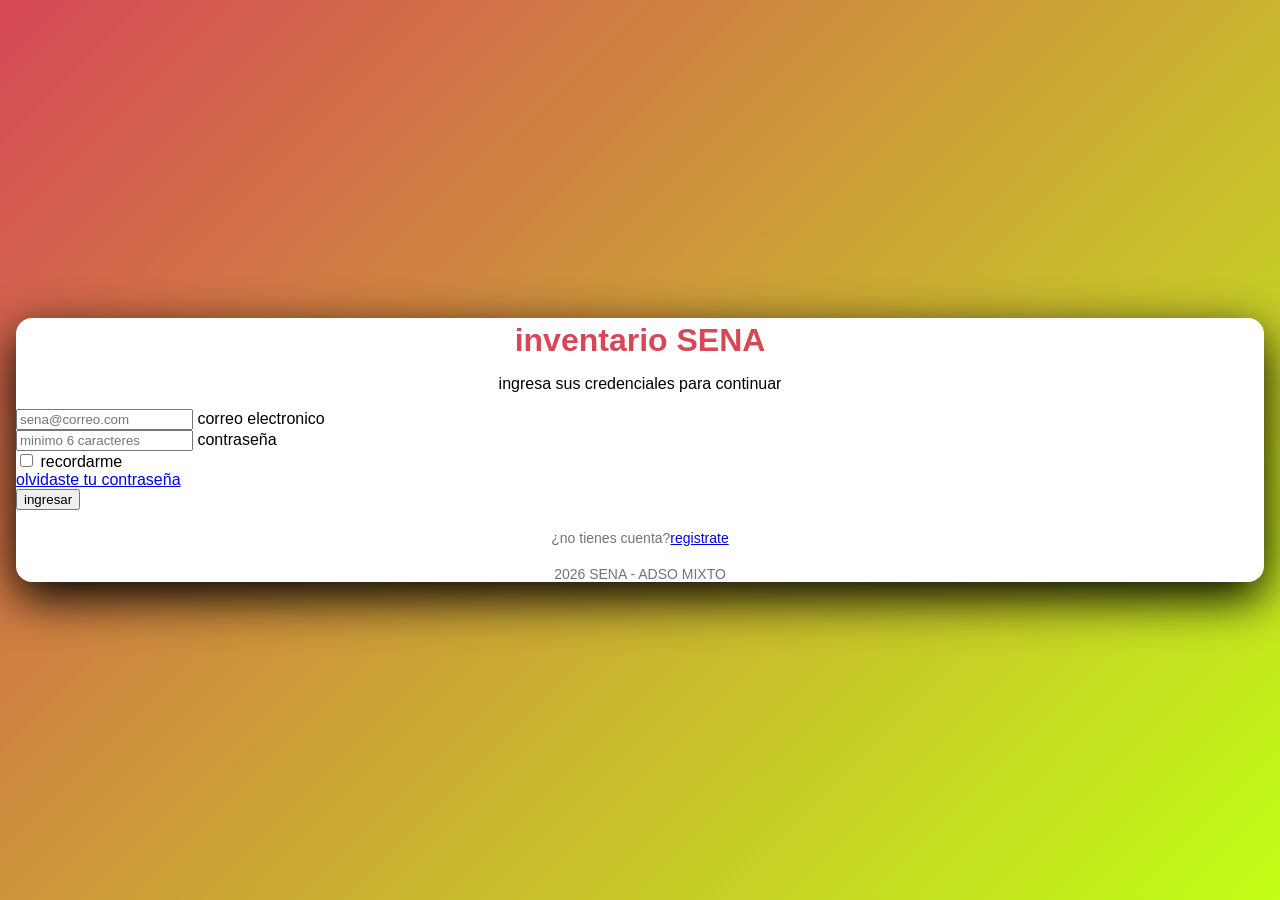
==== index.html @ 69adebef "Initial commit" ====
<!DOCTYPE html>
<html lang="es">
<head>
    <meta charset="UTF-8">
    <meta name="viewport" content="width=device-width, initial-scale=1.0">
    <title>iniciar sesion del inventario ADSO</title>
        <link href="css/estilo.css" rel="stylesheet"><!--llama a los estilos peronalizados-->
</head>
<body class="login-fondo">

    <main class="login-card"><!--contenido principal de la pagina-->
        <header class="login-encabezado"><!--encabezado de login-->
            <!--icono de la tienda-->
            <i class="bi bi -shop display-4 text-sena"></i>
            <h1 class="h3 fw-bold">inventario SENA</h1>
            <p class="text-secondary mb-0">ingresa sus credenciales para continuar</p>
        </header>
        <form action="dashboar.html" method="get">
        <!--form crea un formulario que se envia y nos lleva a dashboard, method nos envia la informacion con get-->
        
        <div class="form-floating mb-3"><!--agrupa contenido en un contenedor-->
            <input type="email" class="form-control" id="correo" placeholder="sena@correo.com" required><!--type obliga que tenga el arroba ,el placeholder es el texto de ejemplo y el required hace que sea un campo obligatorio-->
            <label for="correo" class="bi bi-envelope me-1">correo electronico</label><!--es una etiqueta de texto que con el for conecta con corro del input-->
        </div>
        <div class="form-floating mb-3">
            <input type="password" class="form-control" id="clave" placeholder="minimo 6 caracteres "minlength="6" required><!--type=password oculta el texto que escribes, el minlength hace que deban ser minimo 6 caracteres-->
            <label for="clave"><i class ="bi bi-lock me-1"></i>contraseña</label>
        </div>
        
        <div class="d-flex justify-content-between align-items-center mb-4">
            <div class="form-check">
            <input class="form-check-input" type="checkbox" id="recordar"><!--type checkbox es casilla de verificacion-->
            <label class="form-check-label" for="recordar">recordarme</label>
        </div>
        <a href="#" class="small text-decoration-none">olvidaste tu contraseña</a>
        </div>
        
        
        
        <button type="submit" class="btn btn-sena w-100 py-2 fw-semibold">
            <i class="bi bi-box-arrow-in-right me-1"></i>ingresar</button><!--envia el formulario antes revisa los campos que requiere email y minglet-->
        </form><!--cierra el formulario-->
        
        <p class="login-pie">¿no tienes cuenta?<a href="registro.html" class="text-decoration-none">registrate</a></p>
        
        <footer class="login-pie">2026 SENA - ADSO MIXTO</footer><!--pie de pagina-->

        </main>
</body>
</html>
---- css/estilo.css ----
/* hoja de estilos de software de inventarios*/



/* variables de marca es decir las generales*/
:root {/* es la raiz del documento las variables declaradas aqui sirven para toda la pagina*/
    --sena-verde: #c1ff15;/*toda variable inicia con -- el color esta en hexadecimal pero lo podemos colocar en texto*/
    --sena-verde-oscuro: #110de8;
    --sena-azul:#d64856;
    --sidebar-ancho: 250px/*ancho del menu lateral px es la unidad*/

}


/* variables generales estilos que aplican a todas las paginas*/
body {/* afecta a todo el cuerpo de la pagina*/
    margin: 0; /* quita la margen que el navegador coloca por defecto*/
    font-family: "segoe UI", Roboto, arial, sans-serif;/*tipos de letra si no existe pasa a la siguiente*/
}


/*texto verde */
.texto-sena {
    /*Usa la variable de marca*/
    color: var(--sena-verde)
}


    /*boton con los colores del sena usando las variables de bootsatrapm */
/*se usa junto a btn: class="btn btn-sena" */
.btn-sena {
    /*color de texto*/
    --bs-btn-bg: var(var(--sena-verde));
    /*color de borde*/
    --bs-btn-border-color: var(var(--sena-verde));
    /*texto con el mouse arriba*/
    --bs--hover-color: #fff;
    /*fondo con el mouse encima*/
    --bs-btn-hover-bg: var(var(--sena-verde-oscuro));
    /*borde con el mouse encima*/
    --bs-btn--border-color: var(var(--sena-verde-oscuro));
    /*texto mientras se hace clic*/
    --bs--btn--active-color: #fff;
    /*fondo mientras se hace clic*/
    --bts-btn-active-bg: var(var(--sena-verde-oscuro));
    /*borde mientras se hace clic*/
    --bts-btn-active-border-color: var(var(--sena-verde-oscuro));
    /*cierra la regla*/
}

/* la coma aplica la misma regla a varios selectores: los campos con el foco*/
.form-control:focus,
/*las listas desplegables con foco*/
.form-select:focus,
/*y las casillas con foco*/
.form-check-input:focus {
    /*borde verde en lugar del azul de bootstrap*/
    border-color: var(--sena-verde);
    /*hazlo verde traslucido al rededor del campo*/
    box-shadow: 0 0 0. 25rem rgba(57, 169, 0, .25);
    /*cierre  la regla*/
}


/*casilla o interructor marcado*/
.form-check-input:checked {
    /*relleno verde*/
    background-color: var(--sena-verde);
    /*borde verde*/
    border-color: var(--sena-verde);
    /*cierra la regla*/
}


/*login y registro*/
/*fondo de pantalla*/
.login-fondo {
    /*alto minimo toda la ventana*/
    min-height: 100vh;
    /*flexbox*/
    display:flex;
    /*centrado vertical*/
    align-items: center;
    justify-content: center;
    /*relleno en celular*/
    padding: 1rem;
    /*el padding no suma al alto*/
    box-sizing: border-box;
    /*degradado azul-verde*/
    background: linear-gradient(135deg, var(--sena-azul), var(--sena-verde));
    /*cierra la regla*/
}


/*TARJETA BLANCA*/
.login-card{ 
    width:100%;
    /*hasta 420px*/
    max-width: 420;
    /*fondo blanco*/
    background-color: #fff;
    /*esquinas redondeadas*/
    border-radius: 1rem;
    /*relleno superior*/
    padding: 2.5 rem 2 rem;
    /*el ancho incluye el relleno*/
    box-sizing: boreder-box;
    /*sombra*/
    box-shadow: 0 1rem 3rem rgba(0, 0, .25);
    /*cierre de regla*/
    
}


/*dos clases pegadas (sin espacio)elementos que tienen  ambas clases la usara el registro que tiene mas campos*/
.login-card.ancha{
    /*tarjeta mas ancha*/
    max-width: 680px;
    /*cierre de regla*/
}


/*encabezado de la tarjeta*/
.login-encabezado{
    /*centrado*/
    text-align: center;
    /*espacio inferior*/
    margin-bottoom: 1.5rem;
    /*cierre de regla*/
}


/*titulo dentro del encabezado*/
.login-encabezado h1 {
    /*azul SENA*/
    color: var(--sena-azul);
    /*margen pequeño*/
    margin: .25rem 0;
    /*cierre de regla*/
}


/*textoss pequeños de abajo*/
.login-pie {
    /*centrado*/
    text-align: center;
    /*letra pequeña*/
    font-size: .875rem;
    /*gris*/
    color: #6c757d;
    /*margen superior*/
    margin: 1.25rem 0 0;
    /*cierre de regla*/
    
}


/*panel menu lateral*/
/*clase de <aside> del menu lateral*/
.sidebar {
    /*fondo azul sena usamos !IMPORTANT porque en las pantallas grandes bootstrap pone offcanvas-lg con fondo transparente usando !important y solo asi podemos priorisarlo*/
    backgroud-color: var(--sena-azul)!important;
    /*texto en blanco del menu*/
    color: #fff;
    /*cierre de regla*/
}
/*enlaces del menu laterla*/
.sidebar .nav-link {
    /*blanco al 75% los enlaces no activos se ven un poco apagados*/
    color: rgba(255, 255, 255, .75);
    /*esquinas redondeadas*/
    border-radius: .5rem;
    /*separacion entre enlaces*/
    margin-bottom: .25rem;
    /*cierre de regla*/
}


/*enlaces con el mouse encima*/
.sidebar .nav-link:hover {
    /*texto en bnlanco*/
    color: #fff;
    /*texto blanco al 10% un resalte sutil*/
    background-color: rgba(255, 255, 255, .1);
}
/*enlace de l apagina actual (tiene las dos enlaces: nav-link y active)*/
.sidebar .nav-link.active {
    /*texto blanco*/
    color: #fff;
    /*fondo verde del sena el usuario sabe que el modulo esta */
    background-color: var(--sena-verde);
    /*cierre de regla*/
}

/*las siguientes reglas solo aplican en pantallas de 992 px o mas en el breakpoint de bootstrap*/
@media (min-width:992px) {
    /*menu lateral del computador*/
    .sidebar {
        /*queda fijo no se mueve al despazar la pagina */
        position: fixed;
        /*pegado arriba*/
        top: 0;
        /*y abajo ocupa todo el alto*/
        bottom: 0;
        /*pegado a la izquierda*/
        left: 0;
        /*ancho tomdado de la variable (250px)*/
        width: var(--sidebar-ancho);
    }

    /*cuerpo del menu computador*/
    .sidebar .offcanvas-body {
        /*ocupa todo el alto asi el boton cerrar cesion queda en el fondo*/
        height: 100%;
        /*si el menu es muy largo aparece en la barra de desplazamiento */
        overflow-y: auto;
    }
    
    /*contenedor de la barra superior  + el contenido*/
    .contenido {
        /*se corre a la derecha el ancho del menu para que no se quede debajo de el*/
        margin-left: var(--sidebar-ancho);
    }

/*cierre de la funcion @media*/
}

/**tarjetas de los indicadores /
/*tarjetas con los numeros del dashboard (kpi indicador clave)*/
.tarjetas-kpi {
    /*sin borde general*/
    border: 0;
    /*exepto una franja verde a la izquierda*/
    border-left: 4px solid var(var(--sena-verde));
    /*anima 0.2 segundo el movimiento y la sombra */
    transition: transform .2s box-shadow .2s;
}

/*tarjeta con el mouse encima*/
.tarjetas-kpi :hover {
    /* la sube 4px efecto de levantarse*/
    transform: translateY(-4px);
    /*sombra mas marcada(!important para ganarle al shadow-sm )*/
    box-shadow: 0 .5rem rgba(0, 0, 0, .12)!important;

}

/*cuadro de color que contiene el icono de la tarjeta */
.icono-kpi{
    width: 52px;
    height: 52px;
    /*flexbox para centrar el icono*/
    display: flex;
    align-items: center;
    justify-content: center;
    border-radius: .75rem ;
    font-size: 1.5rem ;
}

/*modulos de gestion */
/*circulo con las iniciales del usuario*/
.avatar {
    width: 38px;
    height: 38px;
    border-radius: 50% ;
    /*flexbox en line para centrar las letras*/
    display: inline-flex;
    align-items: center;
    justify-content: center;
    /*letras seminegritas*/
    font-weight: 600;
    font-size:  .85rem;
    /*evita que el circulo se aplaste por falta de espacio*/
    flex-shrink: 0;

}

/*personalizamos la paginacion de bootstrap con sus variables*/
/*color de los numeros */
.paginaation{
--bs-paginacion-color: var(--sena-azul);
/*fondo de pagina activa*/
--bs-pagination-active-bg: var(var(--sena-verde));
/*borde de pagina activa*/
--bs-pagination-active-border-color: var(var(--sena-verde));
}

/*tarjeta punteada que invita a crear una categoria nueva*/
.tarjeta-agregar {
    border: 2px dashed #ced4da;
    background-color: transparent;
    min-height: 200px;
    /*anima los cambios de color*/
    transition: border-color .2s, color .2s;
}
/*al pasar el mouse*/
.tarjeta-agregar:hover {
    border-color: var(--sena-verde);
    color: var(--sena-verde);
}

/*cuadro donde ira la foto del color*/
.miniatura {
    width: 48px;
    height: 48px;
    display: flex;
    align-items: center;
    border-radius: .5rm;
    background-color: #eef2f5;
    color: var(--sena-azul);
    font-size: 1.4rem;
    flex-shrink: 0;
}

/*lista de categorias de clase*/
.list-group {
    /*fonde item activo*/
    --bs-list-group-active-bg:var(--sena-verde);
    /*borde de item activo */
    --bs-list-group-active-border-color: var(var(--sena-verde));
}
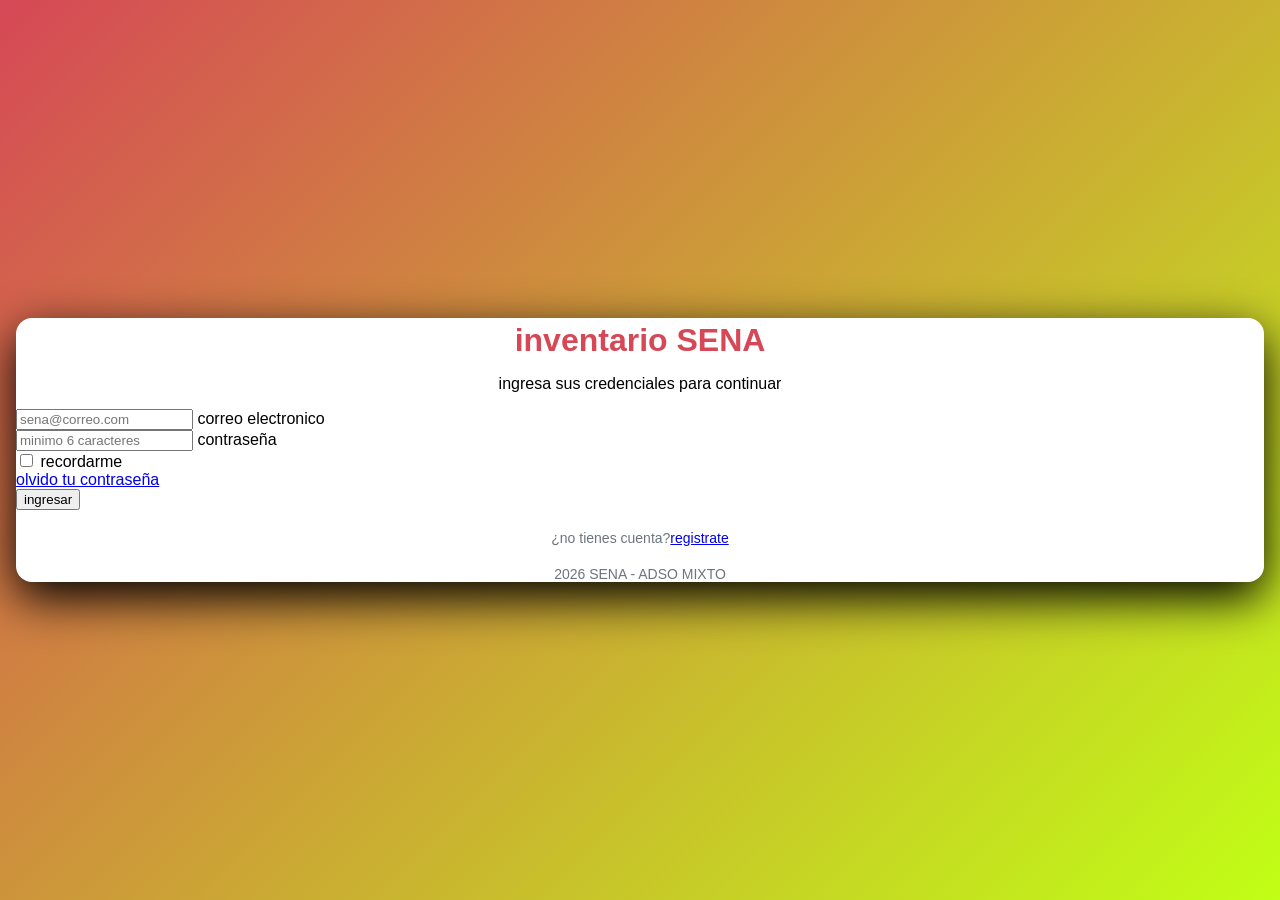
==== commit e0364de9: "prueba git sincronizacion" ====
--- a/index.html
+++ b/index.html
@@ -32,7 +32,7 @@
             <input class="form-check-input" type="checkbox" id="recordar"><!--type checkbox es casilla de verificacion-->
             <label class="form-check-label" for="recordar">recordarme</label>
         </div>
-        <a href="#" class="small text-decoration-none">olvidaste tu contraseña</a>
+        <a href="#" class="small text-decoration-none">olvido tu contraseña</a>
         </div>
         
         
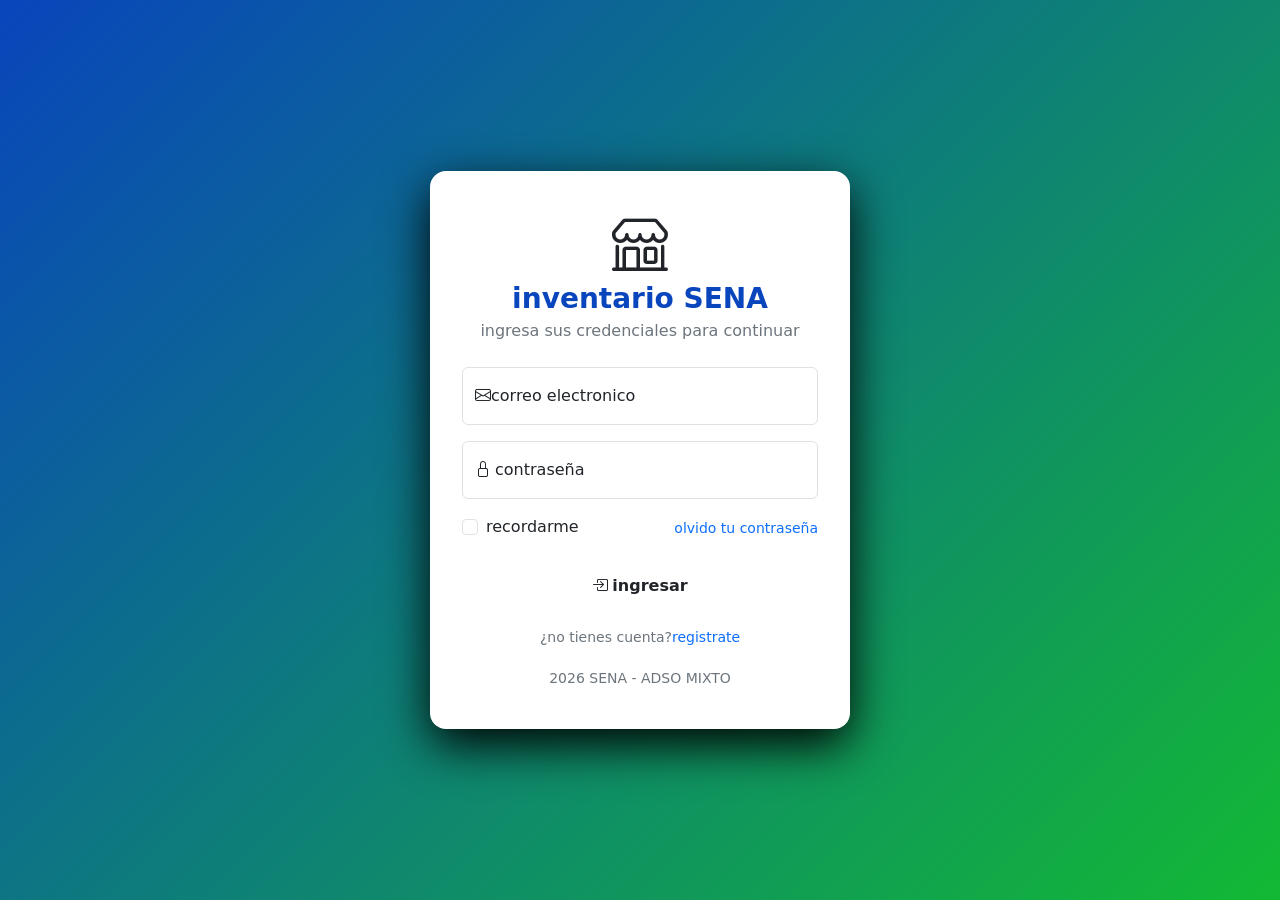
==== commit 2033b188: "cambios en el dashboard y aplicando el bootstrap" ====
--- a/index.html
+++ b/index.html
@@ -4,17 +4,24 @@
     <meta charset="UTF-8">
     <meta name="viewport" content="width=device-width, initial-scale=1.0">
     <title>iniciar sesion del inventario ADSO</title>
-        <link href="css/estilo.css" rel="stylesheet"><!--llama a los estilos peronalizados-->
+    <link href="css/estilo.css" rel="stylesheet"><!--llama a los estilos peronalizados-->
+    <!--css de bootstrap 5.2.2 desde url predeterminada-->
+    <link href="https://cdn.jsdelivr.net/npm/bootstrap@5.3.3/dist/css/bootstrap.min.css" rel="stylesheet">
+    <!--libreria de iconos en bootstrap-->
+    <link href="https://cdn.jsdelivr.net/npm/bootstrap-icons@1.11.3/font/bootstrap-icons.min.css" rel="stylesheet">
+    
 </head>
 <body class="login-fondo">
 
     <main class="login-card"><!--contenido principal de la pagina-->
-        <header class="login-encabezado"><!--encabezado de login-->
+        <header
+        class="login-encabezado"><!--encabezado de login-->
             <!--icono de la tienda-->
-            <i class="bi bi -shop display-4 text-sena"></i>
+            <i class="bi bi-shop display-4 text-sena"></i>
             <h1 class="h3 fw-bold">inventario SENA</h1>
             <p class="text-secondary mb-0">ingresa sus credenciales para continuar</p>
         </header>
+        
         <form action="dashboar.html" method="get">
         <!--form crea un formulario que se envia y nos lleva a dashboard, method nos envia la informacion con get-->
         
--- a/css/estilo.css
+++ b/css/estilo.css
@@ -4,9 +4,9 @@
 
 /* variables de marca es decir las generales*/
 :root {/* es la raiz del documento las variables declaradas aqui sirven para toda la pagina*/
-    --sena-verde: #c1ff15;/*toda variable inicia con -- el color esta en hexadecimal pero lo podemos colocar en texto*/
-    --sena-verde-oscuro: #110de8;
-    --sena-azul:#d64856;
+    --sena-verde: #13b934;/*toda variable inicia con -- el color esta en hexadecimal pero lo podemos colocar en texto*/
+    --sena-verde-oscuro: #0d621e;
+    --sena-azul:#0945bc;
     --sidebar-ancho: 250px/*ancho del menu lateral px es la unidad*/
 
 }
@@ -30,21 +30,21 @@
 /*se usa junto a btn: class="btn btn-sena" */
 .btn-sena {
     /*color de texto*/
-    --bs-btn-bg: var(var(--sena-verde));
+    --bs-btn-bg: var(--sena-verde);
     /*color de borde*/
-    --bs-btn-border-color: var(var(--sena-verde));
+    --bs-btn-border-color: var(--sena-verde);
     /*texto con el mouse arriba*/
     --bs--hover-color: #fff;
     /*fondo con el mouse encima*/
-    --bs-btn-hover-bg: var(var(--sena-verde-oscuro));
+    --bs-btn-hover-bg: var(--sena-verde-oscuro);
     /*borde con el mouse encima*/
-    --bs-btn--border-color: var(var(--sena-verde-oscuro));
+    --bs-btn--border-color: var(--sena-verde-oscuro);
     /*texto mientras se hace clic*/
     --bs--btn--active-color: #fff;
     /*fondo mientras se hace clic*/
-    --bts-btn-active-bg: var(var(--sena-verde-oscuro));
+    --bts-btn-active-bg: var(--sena-verde-oscuro);
     /*borde mientras se hace clic*/
-    --bts-btn-active-border-color: var(var(--sena-verde-oscuro));
+    --bts-btn-active-border-color: var(--sena-verde-oscuro);
     /*cierra la regla*/
 }
 
@@ -96,15 +96,15 @@
 .login-card{ 
     width:100%;
     /*hasta 420px*/
-    max-width: 420;
+    max-width: 420px;
     /*fondo blanco*/
     background-color: #fff;
     /*esquinas redondeadas*/
     border-radius: 1rem;
     /*relleno superior*/
-    padding: 2.5 rem 2 rem;
+    padding: 2.5rem 2rem;
     /*el ancho incluye el relleno*/
-    box-sizing: boreder-box;
+    box-sizing: border-box;
     /*sombra*/
     box-shadow: 0 1rem 3rem rgba(0, 0, .25);
     /*cierre de regla*/
@@ -125,7 +125,7 @@
     /*centrado*/
     text-align: center;
     /*espacio inferior*/
-    margin-bottoom: 1.5rem;
+    margin-bottom: 1.5rem;
     /*cierre de regla*/
 }
 
@@ -159,11 +159,12 @@
 /*clase de <aside> del menu lateral*/
 .sidebar {
     /*fondo azul sena usamos !IMPORTANT porque en las pantallas grandes bootstrap pone offcanvas-lg con fondo transparente usando !important y solo asi podemos priorisarlo*/
-    backgroud-color: var(--sena-azul)!important;
+    background-color: var(--sena-azul)!important;
     /*texto en blanco del menu*/
     color: #fff;
     /*cierre de regla*/
 }
+
 /*enlaces del menu laterla*/
 .sidebar .nav-link {
     /*blanco al 75% los enlaces no activos se ven un poco apagados*/
@@ -231,7 +232,7 @@
     /*sin borde general*/
     border: 0;
     /*exepto una franja verde a la izquierda*/
-    border-left: 4px solid var(var(--sena-verde));
+    border-left: 4px solid var(--sena-verde);
     /*anima 0.2 segundo el movimiento y la sombra */
     transition: transform .2s box-shadow .2s;
 }
@@ -268,7 +269,7 @@
     align-items: center;
     justify-content: center;
     /*letras seminegritas*/
-    font-weight: 600;
+    font-weight: 600px;
     font-size:  .85rem;
     /*evita que el circulo se aplaste por falta de espacio*/
     flex-shrink: 0;
@@ -280,9 +281,9 @@
 .paginaation{
 --bs-paginacion-color: var(--sena-azul);
 /*fondo de pagina activa*/
---bs-pagination-active-bg: var(var(--sena-verde));
+--bs-pagination-active-bg: var(--sena-verde);
 /*borde de pagina activa*/
---bs-pagination-active-border-color: var(var(--sena-verde));
+--bs-pagination-active-border-color: var(--sena-verde);
 }
 
 /*tarjeta punteada que invita a crear una categoria nueva*/
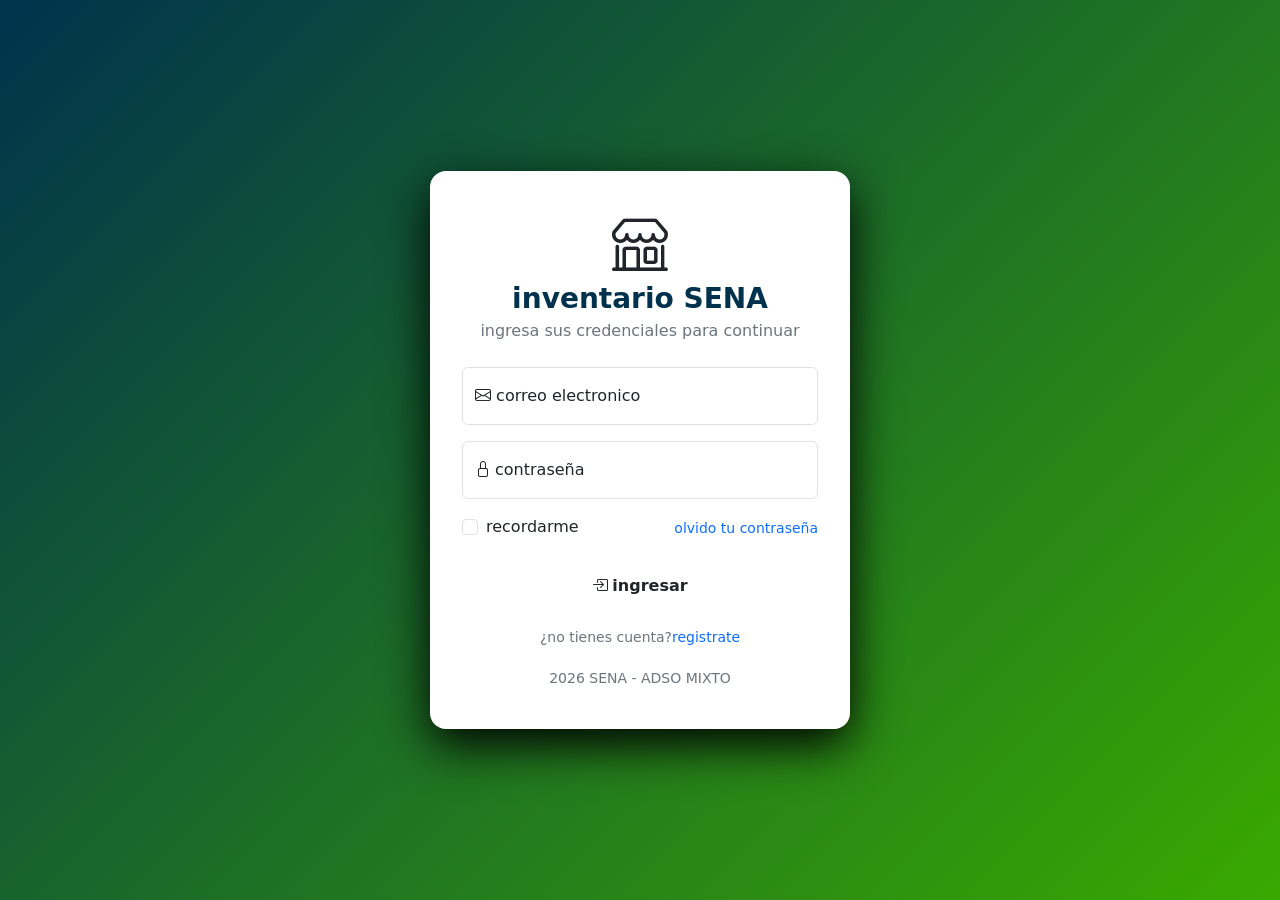
==== commit 628055fa: "Update index.html" ====
--- a/index.html
+++ b/index.html
@@ -22,12 +22,12 @@
             <p class="text-secondary mb-0">ingresa sus credenciales para continuar</p>
         </header>
         
-        <form action="dashboar.html" method="get">
+        <form action="dashboard.html" method="get">
         <!--form crea un formulario que se envia y nos lleva a dashboard, method nos envia la informacion con get-->
         
         <div class="form-floating mb-3"><!--agrupa contenido en un contenedor-->
             <input type="email" class="form-control" id="correo" placeholder="sena@correo.com" required><!--type obliga que tenga el arroba ,el placeholder es el texto de ejemplo y el required hace que sea un campo obligatorio-->
-            <label for="correo" class="bi bi-envelope me-1">correo electronico</label><!--es una etiqueta de texto que con el for conecta con corro del input-->
+            <label for="correo" class="bi bi-envelope me-1"> correo electronico</label><!--es una etiqueta de texto que con el for conecta con corro del input-->
         </div>
         <div class="form-floating mb-3">
             <input type="password" class="form-control" id="clave" placeholder="minimo 6 caracteres "minlength="6" required><!--type=password oculta el texto que escribes, el minlength hace que deban ser minimo 6 caracteres-->
--- a/css/estilo.css
+++ b/css/estilo.css
@@ -1,68 +1,63 @@
-/* hoja de estilos de software de inventarios*/
+/* Hoja de estilos de software de inventarios*/
 
 
 
 /* variables de marca es decir las generales*/
 :root {/* es la raiz del documento las variables declaradas aqui sirven para toda la pagina*/
-    --sena-verde: #13b934;/*toda variable inicia con -- el color esta en hexadecimal pero lo podemos colocar en texto*/
-    --sena-verde-oscuro: #0d621e;
-    --sena-azul:#0945bc;
-    --sidebar-ancho: 250px/*ancho del menu lateral px es la unidad*/
-
-}
-
+    --sena-verde: #39a900;/*toda variable inicia con -- el color esta en hexadecimal pero puede colocarlo en texto*/
+    --sena-verde-oscuro: #2e8700;
+    --sena-azul: #00324d;
+    --sidebar-ancho: 250px;/*ancho del menu lateral px es la unidad de medida de css*/
+}
 
 /* variables generales estilos que aplican a todas las paginas*/
 body {/* afecta a todo el cuerpo de la pagina*/
-    margin: 0; /* quita la margen que el navegador coloca por defecto*/
-    font-family: "segoe UI", Roboto, arial, sans-serif;/*tipos de letra si no existe pasa a la siguiente*/
-}
-
-
-/*texto verde */
+    margin: 0; /*quita la margen que el navegador coloca el navegador por defecto*/
+    font-family: "segoe UI", Roboto, Arial, sans-serif;/*tipos de letra si no existe pasa a la siguiente*/
+}
+/* texto verde sena */
 .texto-sena {
     /*Usa la variable de marca*/
-    color: var(--sena-verde)
-}
-
-
-    /*boton con los colores del sena usando las variables de bootsatrapm */
+    color: var(--sena-verde);
+}
+
+/*boton con los colores del sena usando las variables de bootsatrap */
 /*se usa junto a btn: class="btn btn-sena" */
 .btn-sena {
     /*color de texto*/
+    --bs-btn-color: #fff;
+    /*color de fondo*/
     --bs-btn-bg: var(--sena-verde);
     /*color de borde*/
-    --bs-btn-border-color: var(--sena-verde);
-    /*texto con el mouse arriba*/
-    --bs--hover-color: #fff;
+    --bs-btn-border-color:var(--sena-verde);
+    /*texto con el mouse arriba */
+    --bs-btn-hover-color: #fff;
     /*fondo con el mouse encima*/
     --bs-btn-hover-bg: var(--sena-verde-oscuro);
     /*borde con el mouse encima*/
-    --bs-btn--border-color: var(--sena-verde-oscuro);
-    /*texto mientras se hace clic*/
-    --bs--btn--active-color: #fff;
-    /*fondo mientras se hace clic*/
-    --bts-btn-active-bg: var(--sena-verde-oscuro);
-    /*borde mientras se hace clic*/
-    --bts-btn-active-border-color: var(--sena-verde-oscuro);
-    /*cierra la regla*/
-}
-
+    --bs-btn-hover-border-color: var(--sena-verde-oscuro);
+    /*texto mientras se hace clic */
+    --bs-btn-active-color: #fff;
+    /*fondo mientras se hace clic */
+    --bs-btn-active-bg: var(--sena-verde-oscuro);
+    /*borde mientras de hace clic*/
+    --bs-btn-active-border-color: var(--sena-verde-oscuro);
+    /*cierra la regla */
+}
 /* la coma aplica la misma regla a varios selectores: los campos con el foco*/
 .form-control:focus,
 /*las listas desplegables con foco*/
 .form-select:focus,
-/*y las casillas con foco*/
+/* y las casillas con foco*/
 .form-check-input:focus {
     /*borde verde en lugar del azul de bootstrap*/
     border-color: var(--sena-verde);
-    /*hazlo verde traslucido al rededor del campo*/
-    box-shadow: 0 0 0. 25rem rgba(57, 169, 0, .25);
-    /*cierre  la regla*/
-}
-
-
-/*casilla o interructor marcado*/
+    /* halo verde traslucido al rededor del campo*/
+    box-shadow: 0 0 0.25rem rgba(57, 169, 0, .25);
+    /*cierre de la regla*/
+}
+
+/*casilla o interructor maracado */
 .form-check-input:checked {
     /*relleno verde*/
     background-color: var(--sena-verde);
@@ -71,11 +66,10 @@
     /*cierra la regla*/
 }
 
-
-/*login y registro*/
-/*fondo de pantalla*/
+/* login y registro*/
+/* fondo de pantalla */
 .login-fondo {
-    /*alto minimo toda la ventana*/
+    /*alto minimo de toda la ventana */
     min-height: 100vh;
     /*flexbox*/
     display:flex;
@@ -86,237 +80,229 @@
     padding: 1rem;
     /*el padding no suma al alto*/
     box-sizing: border-box;
-    /*degradado azul-verde*/
+    /*degradado azul - verde*/
     background: linear-gradient(135deg, var(--sena-azul), var(--sena-verde));
-    /*cierra la regla*/
-}
-
-
-/*TARJETA BLANCA*/
-.login-card{ 
-    width:100%;
+    /*cierra la regla */ 
+}
+
+/*tarjeta blanca */
+.login-card {
+    /*ancho completo*/
+    width: 100%;
     /*hasta 420px*/
     max-width: 420px;
     /*fondo blanco*/
     background-color: #fff;
     /*esquinas redondeadas*/
     border-radius: 1rem;
-    /*relleno superior*/
+    /*relleno interno*/
     padding: 2.5rem 2rem;
-    /*el ancho incluye el relleno*/
+    /*el ancho incluye el relleno */
     box-sizing: border-box;
     /*sombra*/
     box-shadow: 0 1rem 3rem rgba(0, 0, .25);
-    /*cierre de regla*/
-    
-}
-
-
-/*dos clases pegadas (sin espacio)elementos que tienen  ambas clases la usara el registro que tiene mas campos*/
-.login-card.ancha{
+    /* cierre regla*/
+}
+
+/* dos clases pegadas (sin espacio)  = elementos que tienen ambas clases
+la usara el registro que tiene mas campos*/
+.login-card.ancha {
     /*tarjeta mas ancha*/
     max-width: 680px;
-    /*cierre de regla*/
-}
-
-
-/*encabezado de la tarjeta*/
-.login-encabezado{
+    /*cierre de la regla */
+}
+/* Encabezado de la tarjeta */
+.login-encabezado {
     /*centrado*/
     text-align: center;
     /*espacio inferior*/
     margin-bottom: 1.5rem;
-    /*cierre de regla*/
-}
-
+    /* cierre de la regla */
+}
 
 /*titulo dentro del encabezado*/
 .login-encabezado h1 {
-    /*azul SENA*/
+    /*azul SENA */
     color: var(--sena-azul);
-    /*margen pequeño*/
+    /* Margen pequeño*/
     margin: .25rem 0;
-    /*cierre de regla*/
-}
-
-
-/*textoss pequeños de abajo*/
+    /*cierre de la regla */
+}
+
+/* textos pequeños de abajo*/
 .login-pie {
-    /*centrado*/
+    /*centrados*/
     text-align: center;
     /*letra pequeña*/
     font-size: .875rem;
     /*gris*/
     color: #6c757d;
-    /*margen superior*/
+    /*marguen superior */
     margin: 1.25rem 0 0;
-    /*cierre de regla*/
-    
-}
-
-
-/*panel menu lateral*/
-/*clase de <aside> del menu lateral*/
+    /*cierre de la regla */
+}
+/* panel menu lateral*/
+/* clase del <aside> del menu lateral*/
 .sidebar {
-    /*fondo azul sena usamos !IMPORTANT porque en las pantallas grandes bootstrap pone offcanvas-lg con fondo transparente usando !important y solo asi podemos priorisarlo*/
-    background-color: var(--sena-azul)!important;
-    /*texto en blanco del menu*/
+    /*fondo azul sena usamos !IMPORTANT por que en pantallas grandes Bootsatrap pone offcanvas-lg con fonfo trasnparente usando !important y solo asi podemos priorisarlo*/
+    background-color: var(--sena-azul) !important;
+    /*texto blanco dentro del menu*/
     color: #fff;
-    /*cierre de regla*/
-}
-
-/*enlaces del menu laterla*/
+    /* cierre la regla */
+}
+
+/* enlaces del menu lateral */
 .sidebar .nav-link {
     /*blanco al 75% los enlaces no activos se ven un poco apagados*/
     color: rgba(255, 255, 255, .75);
-    /*esquinas redondeadas*/
+    /*esquinas redondeadas */
     border-radius: .5rem;
     /*separacion entre enlaces*/
     margin-bottom: .25rem;
-    /*cierre de regla*/
-}
-
-
-/*enlaces con el mouse encima*/
+    /*cierre de la regla */
+}
+
+/* enlace con el mouse encima*/
 .sidebar .nav-link:hover {
-    /*texto en bnlanco*/
-    color: #fff;
+    /*texto blanco*/
+    color:#fff;
     /*texto blanco al 10% un resalte sutil*/
     background-color: rgba(255, 255, 255, .1);
-}
-/*enlace de l apagina actual (tiene las dos enlaces: nav-link y active)*/
-.sidebar .nav-link.active {
+    /*cierre de la regla*/
+}
+
+/* Enlace de la pagina actual (tiene las dos clases: nav-link y active*/
+.sidebar  .nav-link.active {
     /*texto blanco*/
-    color: #fff;
-    /*fondo verde del sena el usuario sabe que el modulo esta */
+    color:#fff;
+    /* fondo verde sena el usuario sabe enq modulo esta */
     background-color: var(--sena-verde);
-    /*cierre de regla*/
-}
-
-/*las siguientes reglas solo aplican en pantallas de 992 px o mas en el breakpoint de bootstrap*/
+    /*cierre la regla */
+}
+
+/* las reglas siguientes solo aplican en pantallas de 992 px o mas el breakpoint de bootstrap*/
 @media (min-width:992px) {
-    /*menu lateral del computador*/
-    .sidebar {
-        /*queda fijo no se mueve al despazar la pagina */
+    /* menu lateral del computador */
+    .sidebar{
+        /*queda fijo no se mueve al desplazar la pagina*/
         position: fixed;
         /*pegado arriba*/
         top: 0;
-        /*y abajo ocupa todo el alto*/
+        /* y abajo ocupa todo el alto */
         bottom: 0;
         /*pegado a la izquierda*/
         left: 0;
-        /*ancho tomdado de la variable (250px)*/
+        /*ancho tomado de la variable (250px)*/
         width: var(--sidebar-ancho);
     }
 
     /*cuerpo del menu computador*/
     .sidebar .offcanvas-body {
-        /*ocupa todo el alto asi el boton cerrar cesion queda en el fondo*/
+        /* ocupa todo el alto asi el boton cerra sesion queda al fondo*/
         height: 100%;
-        /*si el menu es muy largo aparece en la barra de desplazamiento */
+        /*si el menu es muy largo aparece la barra de desplazamiento*/
         overflow-y: auto;
     }
-    
-    /*contenedor de la barra superior  + el contenido*/
+
+    /* contenedor de la barra superior + el contenido */
     .contenido {
-        /*se corre a la derecha el ancho del menu para que no se quede debajo de el*/
+        /* se corre a la derecha el ancho del menu para q no quede debajo de el */
         margin-left: var(--sidebar-ancho);
     }
-
-/*cierre de la funcion @media*/
-}
-
-/**tarjetas de los indicadores /
-/*tarjetas con los numeros del dashboard (kpi indicador clave)*/
+/* cirre de la funcio @media*/
+}
+
+/* Tarjetas de los indicadores */
+/*tarjetas con los numeros del dashboard (Kpi indicador clave*/
 .tarjetas-kpi {
     /*sin borde general*/
     border: 0;
-    /*exepto una franja verde a la izquierda*/
+    /*excepto un franja verde a la izquierda*/
     border-left: 4px solid var(--sena-verde);
-    /*anima 0.2 segundo el movimiento y la sombra */
-    transition: transform .2s box-shadow .2s;
-}
-
-/*tarjeta con el mouse encima*/
-.tarjetas-kpi :hover {
-    /* la sube 4px efecto de levantarse*/
+    /*anima  el movimiento y la sombra en 0.2 segundos*/
+    transition: transform .2s, box-shadow .2s;
+}
+
+/* tarjeta con el mouse encima */
+
+.tarjetas-kpi:hover {
+    /*la sube 4px efecto de levantarse*/
     transform: translateY(-4px);
-    /*sombra mas marcada(!important para ganarle al shadow-sm )*/
-    box-shadow: 0 .5rem rgba(0, 0, 0, .12)!important;
-
-}
-
-/*cuadro de color que contiene el icono de la tarjeta */
-.icono-kpi{
+    /*Sombra mas marcada (!important para ganarle al shadow-sm*/
+    box-shadow: 0 .5rem rgba(0, 0, 0, .12) !important;
+}
+
+/* cuadro de color que contiene el icono de la tarjeta*/
+.icono-kpi {
     width: 52px;
     height: 52px;
-    /*flexbox para centrar el icono*/
+    /* Flexbox para centrar el icono*/
     display: flex;
     align-items: center;
     justify-content: center;
-    border-radius: .75rem ;
-    font-size: 1.5rem ;
-}
-
-/*modulos de gestion */
-/*circulo con las iniciales del usuario*/
+    border-radius: .75rem;
+    font-size: 1.5rem;
+}
+
+/* modulos de gestion */
+/* circulo con las iniciales del usurio*/
 .avatar {
     width: 38px;
     height: 38px;
-    border-radius: 50% ;
-    /*flexbox en line para centrar las letras*/
+    border-radius: 50%;
+    /*flebox  en line para centrar las letras*/
     display: inline-flex;
     align-items: center;
     justify-content: center;
     /*letras seminegritas*/
-    font-weight: 600px;
-    font-size:  .85rem;
-    /*evita que el circulo se aplaste por falta de espacio*/
+    font-weight: 600;
+    font-size: .85rem;
+    /*evita que el circulo se aplaste falta de espacio*/
     flex-shrink: 0;
-
-}
-
-/*personalizamos la paginacion de bootstrap con sus variables*/
-/*color de los numeros */
-.paginaation{
---bs-paginacion-color: var(--sena-azul);
-/*fondo de pagina activa*/
---bs-pagination-active-bg: var(--sena-verde);
+}
+
+/*personalizamos la paginacion de bootstrapcon sus variables*/
+
+.pagination{
+/*color de los numeros*/
+--bs-pagination-color: var(--sena-azul);
+/*fondo de pagina activa */
+--bs-pagination-active-bg: var(var(--sena-verde));
 /*borde de pagina activa*/
---bs-pagination-active-border-color: var(--sena-verde);
-}
-
-/*tarjeta punteada que invita a crear una categoria nueva*/
+--bs-pagination-active-border-color: var(var(--sena-verde));
+}
+
+/* tarjeta punteada que invita a crear una categoria nueva*/
 .tarjeta-agregar {
     border: 2px dashed #ced4da;
     background-color: transparent;
+    color: #6c757d;
     min-height: 200px;
     /*anima los cambios de color*/
     transition: border-color .2s, color .2s;
 }
-/*al pasar el mouse*/
+/*  al pasar el mouse */
 .tarjeta-agregar:hover {
     border-color: var(--sena-verde);
     color: var(--sena-verde);
 }
-
-/*cuadro donde ira la foto del color*/
+/* cuadro donde ira la foto del color*/
 .miniatura {
     width: 48px;
     height: 48px;
     display: flex;
     align-items: center;
-    border-radius: .5rm;
+    border-radius: .5rem;
     background-color: #eef2f5;
     color: var(--sena-azul);
     font-size: 1.4rem;
-    flex-shrink: 0;
-}
-
-/*lista de categorias de clase*/
+    flex-shrink: 0;    
+}
+
+/* lista de categorias de la clase*/
 .list-group {
-    /*fonde item activo*/
-    --bs-list-group-active-bg:var(--sena-verde);
-    /*borde de item activo */
+    /*fonde item activo */
+    --bs-list-group-active-bg: var(var(--sena-verde));
+    /* borde de item activo*/
     --bs-list-group-active-border-color: var(var(--sena-verde));
-}+}
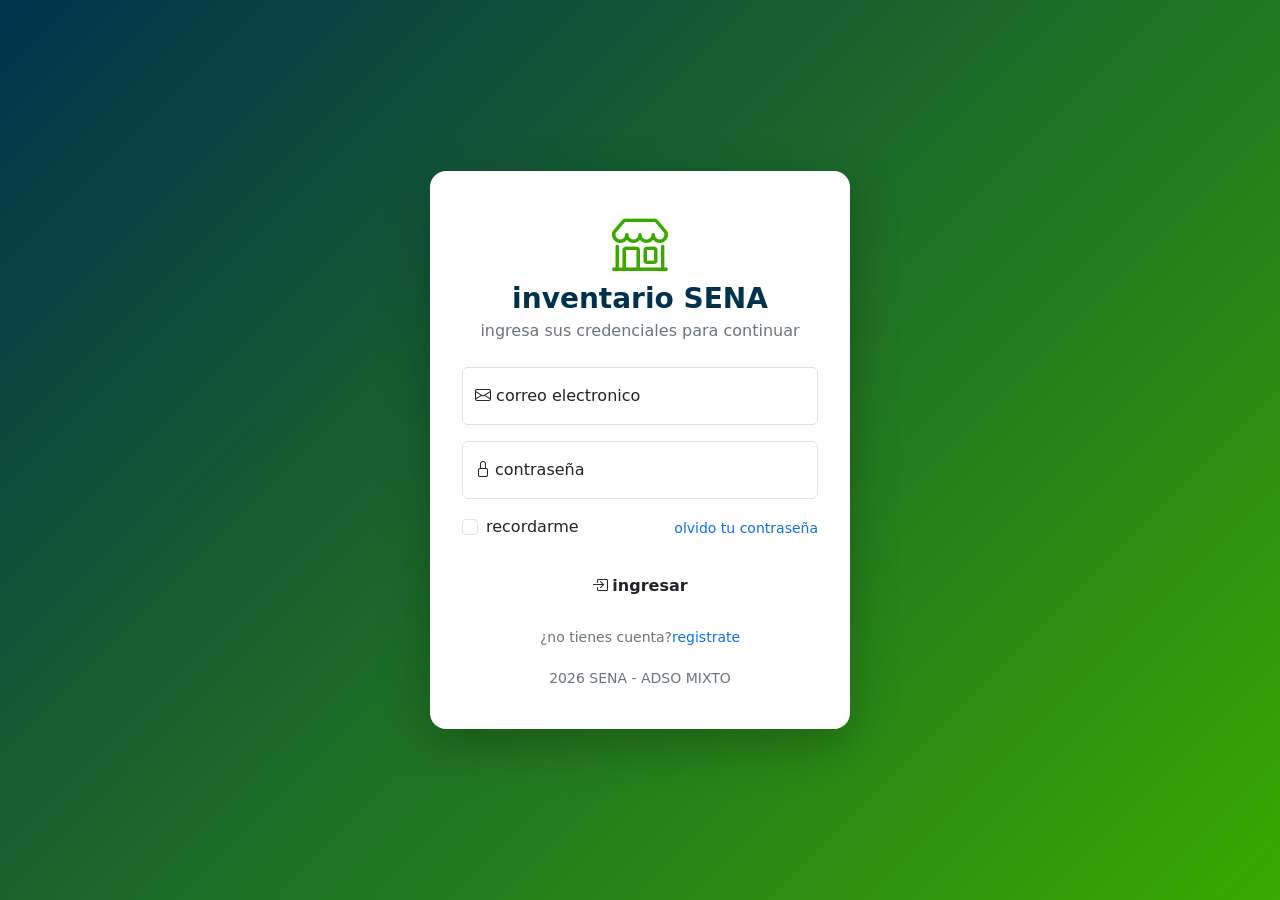
==== commit 1adfad06: "ahora si final xd" ====
--- a/index.html
+++ b/index.html
@@ -4,7 +4,7 @@
     <meta charset="UTF-8">
     <meta name="viewport" content="width=device-width, initial-scale=1.0">
     <title>iniciar sesion del inventario ADSO</title>
-    <link href="css/estilo.css" rel="stylesheet"><!--llama a los estilos peronalizados-->
+    <link href="css/estilos.css" rel="stylesheet"><!--llama a los estilos personalizados-->
     <!--css de bootstrap 5.2.2 desde url predeterminada-->
     <link href="https://cdn.jsdelivr.net/npm/bootstrap@5.3.3/dist/css/bootstrap.min.css" rel="stylesheet">
     <!--libreria de iconos en bootstrap-->
@@ -30,7 +30,7 @@
             <label for="correo" class="bi bi-envelope me-1"> correo electronico</label><!--es una etiqueta de texto que con el for conecta con corro del input-->
         </div>
         <div class="form-floating mb-3">
-            <input type="password" class="form-control" id="clave" placeholder="minimo 6 caracteres "minlength="6" required><!--type=password oculta el texto que escribes, el minlength hace que deban ser minimo 6 caracteres-->
+            <input type="password" class="form-control" id="clave" placeholder="Mínimo 6 caracteres" minlength="6" required><!--type=password oculta el texto que escribes, el minlength hace que deban ser mínimo 6 caracteres-->
             <label for="clave"><i class ="bi bi-lock me-1"></i>contraseña</label>
         </div>
         
--- a/css/estilos.css
+++ b/css/estilos.css
@@ -0,0 +1,364 @@
+/* =============================================
+   TiendaSENA - Hoja de estilos del prototipo
+   ============================================= */
+
+/* ---------- 1. Variables de marca ---------- */
+/* Las variables de :root sirven en todo el documento. */
+:root {
+    /* Verde institucional del SENA. */
+    --sena-verde: #39a900;
+    /* Verde oscuro para estados hover y active. */
+    --sena-verde-oscuro: #2e8700;
+    /* Azul oscuro institucional. */
+    --sena-azul: #00324d;
+    /* Ancho del menú lateral (clase 4). */
+    --sidebar-ancho: 250px;
+/* Cierra el bloque de variables. */
+}
+
+/* ---------- 2. Generales y personalización de Bootstrap ---------- */
+/* Todo el documento. */
+body {
+    /* Sin margen exterior. */
+    margin: 0;
+    /* Tipografía del proyecto (reemplaza la de Bootstrap porque nuestro archivo se carga después). */
+    font-family: "Segoe UI", Roboto, Arial, sans-serif;
+/* Cierra la regla. */
+}
+
+/* Texto verde SENA. */
+.text-sena {
+    /* Usa la variable de marca. */
+    color: var(--sena-verde);
+/* Cierra la regla. */
+}
+
+/* Botón con los colores del SENA usando las variables de Bootstrap */
+/* se usa junto a btn: class="btn btn-sena". */
+.btn-sena {
+    /* color del texto. */
+    --bs-btn-color: #fff;
+    /* color de fondo. */
+    --bs-btn-bg: var(--sena-verde);
+    /* color del borde. */
+    --bs-btn-border-color: var(--sena-verde);
+    /* texto con el mouse encima. */
+    --bs-btn-hover-color: #fff;
+    /* fondo con el mouse encima. */
+    --bs-btn-hover-bg: var(--sena-verde-oscuro);
+    /* borde con el mouse encima. */
+    --bs-btn-hover-border-color: var(--sena-verde-oscuro);
+    /* texto mientras se hace clic. */
+    --bs-btn-active-color: #fff;
+    /* fondo mientras se hace clic. */
+    --bs-btn-active-bg: var(--sena-verde-oscuro);
+    /* borde mientras se hace clic. */
+    --bs-btn-active-border-color: var(--sena-verde-oscuro);
+/* Cierra la regla. */
+}
+
+/* la coma aplica la misma regla a varios selectores: los campos con el foco… */
+.form-control:focus,
+/* …las listas desplegables con foco… */
+.form-select:focus,
+/* …y las casillas con foco. */
+.form-check-input:focus {
+    /* borde verde en lugar del azul de Bootstrap. */
+    border-color: var(--sena-verde);
+    /* “halo” verde translúcido alrededor del campo. */
+    box-shadow: 0 0 0 .25rem rgba(57, 169, 0, .25);
+/* Cierra la regla. */
+}
+
+/* casilla o interruptor marcado. */
+.form-check-input:checked {
+    /* relleno verde. */
+    background-color: var(--sena-verde);
+    /* borde verde. */
+    border-color: var(--sena-verde);
+/* Cierra la regla. */
+}
+
+/* ---------- 3. Login y registro ---------- */
+/* Fondo de la pantalla. */
+.login-fondo {
+    /* Alto mínimo de toda la ventana. */
+    min-height: 100vh;
+    /* Flexbox… */
+    display: flex;
+    /* …centrado vertical… */
+    align-items: center;
+    /* …y horizontal. */
+    justify-content: center;
+    /* Relleno en celular. */
+    padding: 1rem;
+    /* El padding no suma al alto. */
+    box-sizing: border-box;
+    /* Degradado azul → verde. */
+    background: linear-gradient(135deg, var(--sena-azul), var(--sena-verde));
+/* Cierra la regla. */
+}
+
+/* Tarjeta blanca. */
+.login-card {
+    /* Ancho completo… */
+    width: 100%;
+    /* …hasta 420px. */
+    max-width: 420px;
+    /* Fondo blanco. */
+    background-color: #fff;
+    /* Esquinas redondeadas. */
+    border-radius: 1rem;
+    /* Relleno interno. */
+    padding: 2.5rem 2rem;
+    /* El ancho incluye el relleno. */
+    box-sizing: border-box;
+    /* Sombra. */
+    box-shadow: 0 1rem 3rem rgba(0, 0, 0, .25);
+/* Cierra la regla. */
+}
+
+/* dos clases pegadas (sin espacio) = elementos que tienen ambas clases. La usará el registro, que tiene más campos. */
+.login-card.ancha {
+    /* tarjeta más ancha. */
+    max-width: 680px;
+/* Cierra la regla. */
+}
+
+/* Encabezado de la tarjeta. */
+.login-encabezado {
+    /* Centrado. */
+    text-align: center;
+    /* Espacio inferior. */
+    margin-bottom: 1.5rem;
+/* Cierra la regla. */
+}
+
+/* Título dentro del encabezado. */
+.login-encabezado h1 {
+    /* Azul SENA. */
+    color: var(--sena-azul);
+    /* Margen pequeño. */
+    margin: .25rem 0;
+/* Cierra la regla. */
+}
+
+/* Textos pequeños de abajo. */
+.login-pie {
+    /* Centrados. */
+    text-align: center;
+    /* Letra pequeña. */
+    font-size: .875rem;
+    /* Gris. */
+    color: #6c757d;
+    /* Margen superior. */
+    margin: 1.25rem 0 0;
+/* Cierra la regla. */
+}
+
+/* ---------- 4. Panel: menú lateral ---------- */
+/* Clase del <aside> del menú lateral. */
+.sidebar {
+    /* Fondo azul SENA. Usamos !important porque en pantallas grandes Bootstrap pone el offcanvas-lg con fondo transparente usando !important, y solo así podemos ganarle. */
+    background-color: var(--sena-azul) !important;
+    /* Texto blanco dentro del menú. */
+    color: #fff;
+/* Cierra la regla. */
+}
+
+/* Enlaces del menú lateral. */
+.sidebar .nav-link {
+    /* Blanco al 75%: los enlaces no activos se ven un poco apagados. */
+    color: rgba(255, 255, 255, .75);
+    /* Esquinas redondeadas. */
+    border-radius: .5rem;
+    /* Separación entre enlaces. */
+    margin-bottom: .25rem;
+/* Cierra la regla. */
+}
+
+/* Enlace con el mouse encima. */
+.sidebar .nav-link:hover {
+    /* Texto blanco total. */
+    color: #fff;
+    /* Fondo blanco al 10%: un resaltado sutil. */
+    background-color: rgba(255, 255, 255, .1);
+/* Cierra la regla. */
+}
+
+/* Enlace de la página actual (tiene las dos clases: nav-link y active). */
+.sidebar .nav-link.active {
+    /* Texto blanco. */
+    color: #fff;
+    /* Fondo verde SENA: el usuario sabe en qué módulo está. */
+    background-color: var(--sena-verde);
+/* Cierra la regla. */
+}
+
+/* Las reglas siguientes solo aplican en pantallas de 992px o más (el breakpoint lg de Bootstrap). */
+@media (min-width: 992px) {
+    /* Menú lateral en computador. */
+    .sidebar {
+        /* Queda fijo: no se mueve al desplazar la página. */
+        position: fixed;
+        /* Pegado arriba… */
+        top: 0;
+        /* …y abajo (ocupa todo el alto). */
+        bottom: 0;
+        /* Pegado a la izquierda. */
+        left: 0;
+        /* Ancho tomado de la variable (250px). */
+        width: var(--sidebar-ancho);
+    /* Cierra la regla. */
+    }
+
+    /* Cuerpo del menú en computador. */
+    .sidebar .offcanvas-body {
+        /* Ocupa todo el alto, así el botón “Cerrar sesión” queda al fondo. */
+        height: 100%;
+        /* Si el menú es muy largo, aparece barra de desplazamiento. */
+        overflow-y: auto;
+    /* Cierra la regla. */
+    }
+
+    /* Contenedor de la barra superior + el contenido. */
+    .contenido {
+        /* Se corre a la derecha el ancho del menú para que no quede debajo de él. */
+        margin-left: var(--sidebar-ancho);
+    /* Cierra la regla. */
+    }
+/* Cierra la media query. */
+}
+
+/* ---------- 5. Panel: tarjetas de indicadores ---------- */
+/* Tarjetas con números del dashboard (KPI = indicador clave). */
+.tarjeta-kpi {
+    /* Sin borde general… */
+    border: 0;
+    /* …excepto una franja verde a la izquierda. */
+    border-left: 4px solid var(--sena-verde);
+    /* Anima el movimiento y la sombra en 0.2 segundos. */
+    transition: transform .2s, box-shadow .2s;
+/* Cierra la regla. */
+}
+
+/* Tarjeta con el mouse encima. */
+.tarjeta-kpi:hover {
+    /* La sube 4px: efecto de “levantarse”. */
+    transform: translateY(-4px);
+    /* Sombra más marcada (!important para ganarle a shadow-sm). */
+    box-shadow: 0 .5rem 1rem rgba(0, 0, 0, .12) !important;
+/* Cierra la regla. */
+}
+
+/* Cuadro de color que contiene el ícono de cada tarjeta. */
+.icono-kpi {
+    /* Ancho fijo. */
+    width: 52px;
+    /* Alto fijo (cuadrado). */
+    height: 52px;
+    /* Flexbox para centrar el ícono… */
+    display: flex;
+    /* …verticalmente… */
+    align-items: center;
+    /* …y horizontalmente. */
+    justify-content: center;
+    /* Esquinas redondeadas. */
+    border-radius: .75rem;
+    /* Tamaño del ícono. */
+    font-size: 1.5rem;
+/* Cierra la regla. */
+}
+
+/* ---------- 6. Módulos de gestión ---------- */
+/* Círculo con las iniciales del usuario. */
+.avatar {
+    /* Ancho fijo. */
+    width: 38px;
+    /* Alto igual al ancho… */
+    height: 38px;
+    /* …y un radio del 50% lo convierte en círculo. */
+    border-radius: 50%;
+    /* Flexbox en línea para centrar las letras. */
+    display: inline-flex;
+    /* Centrado vertical. */
+    align-items: center;
+    /* Centrado horizontal. */
+    justify-content: center;
+    /* Letras seminegritas. */
+    font-weight: 600;
+    /* Letras algo pequeñas. */
+    font-size: .85rem;
+    /* Evita que el círculo se aplaste cuando falta espacio. */
+    flex-shrink: 0;
+/* Cierra la regla. */
+}
+
+/* Personalizamos la paginación de Bootstrap con sus variables. */
+.pagination {
+    /* Color de los números. */
+    --bs-pagination-color: var(--sena-azul);
+    /* Fondo de la página activa. */
+    --bs-pagination-active-bg: var(--sena-verde);
+    /* Borde de la página activa. */
+    --bs-pagination-active-border-color: var(--sena-verde);
+/* Cierra la regla. */
+}
+
+/* Tarjeta punteada que invita a crear una categoría nueva. */
+.tarjeta-agregar {
+    /* Borde gris punteado (dashed). */
+    border: 2px dashed #ced4da;
+    /* Sin fondo: se ve “vacía”. */
+    background-color: transparent;
+    /* Texto gris. */
+    color: #6c757d;
+    /* Alto mínimo similar al de las demás tarjetas. */
+    min-height: 200px;
+    /* Anima los cambios de color. */
+    transition: border-color .2s, color .2s;
+/* Cierra la regla. */
+}
+
+/* Al pasar el mouse… */
+.tarjeta-agregar:hover {
+    /* …el borde se vuelve verde… */
+    border-color: var(--sena-verde);
+    /* …y el texto también. */
+    color: var(--sena-verde);
+/* Cierra la regla. */
+}
+
+/* Cuadro donde iría la foto del producto. */
+.miniatura {
+    /* Ancho. */
+    width: 48px;
+    /* Alto. */
+    height: 48px;
+    /* Flexbox para centrar el ícono. */
+    display: flex;
+    /* Centrado vertical. */
+    align-items: center;
+    /* Centrado horizontal. */
+    justify-content: center;
+    /* Esquinas redondeadas. */
+    border-radius: .5rem;
+    /* Fondo gris azulado claro. */
+    background-color: #eef2f5;
+    /* Ícono azul. */
+    color: var(--sena-azul);
+    /* Tamaño del ícono. */
+    font-size: 1.4rem;
+    /* No se aplasta. */
+    flex-shrink: 0;
+/* Cierra la regla. */
+}
+
+/* Lista de categorías de la clase 7: el ítem activo también en verde SENA. */
+.list-group {
+    /* Fondo del ítem activo. */
+    --bs-list-group-active-bg: var(--sena-verde);
+    /* Borde del ítem activo. */
+    --bs-list-group-active-border-color: var(--sena-verde);
+/* Cierra la regla. */
+}
